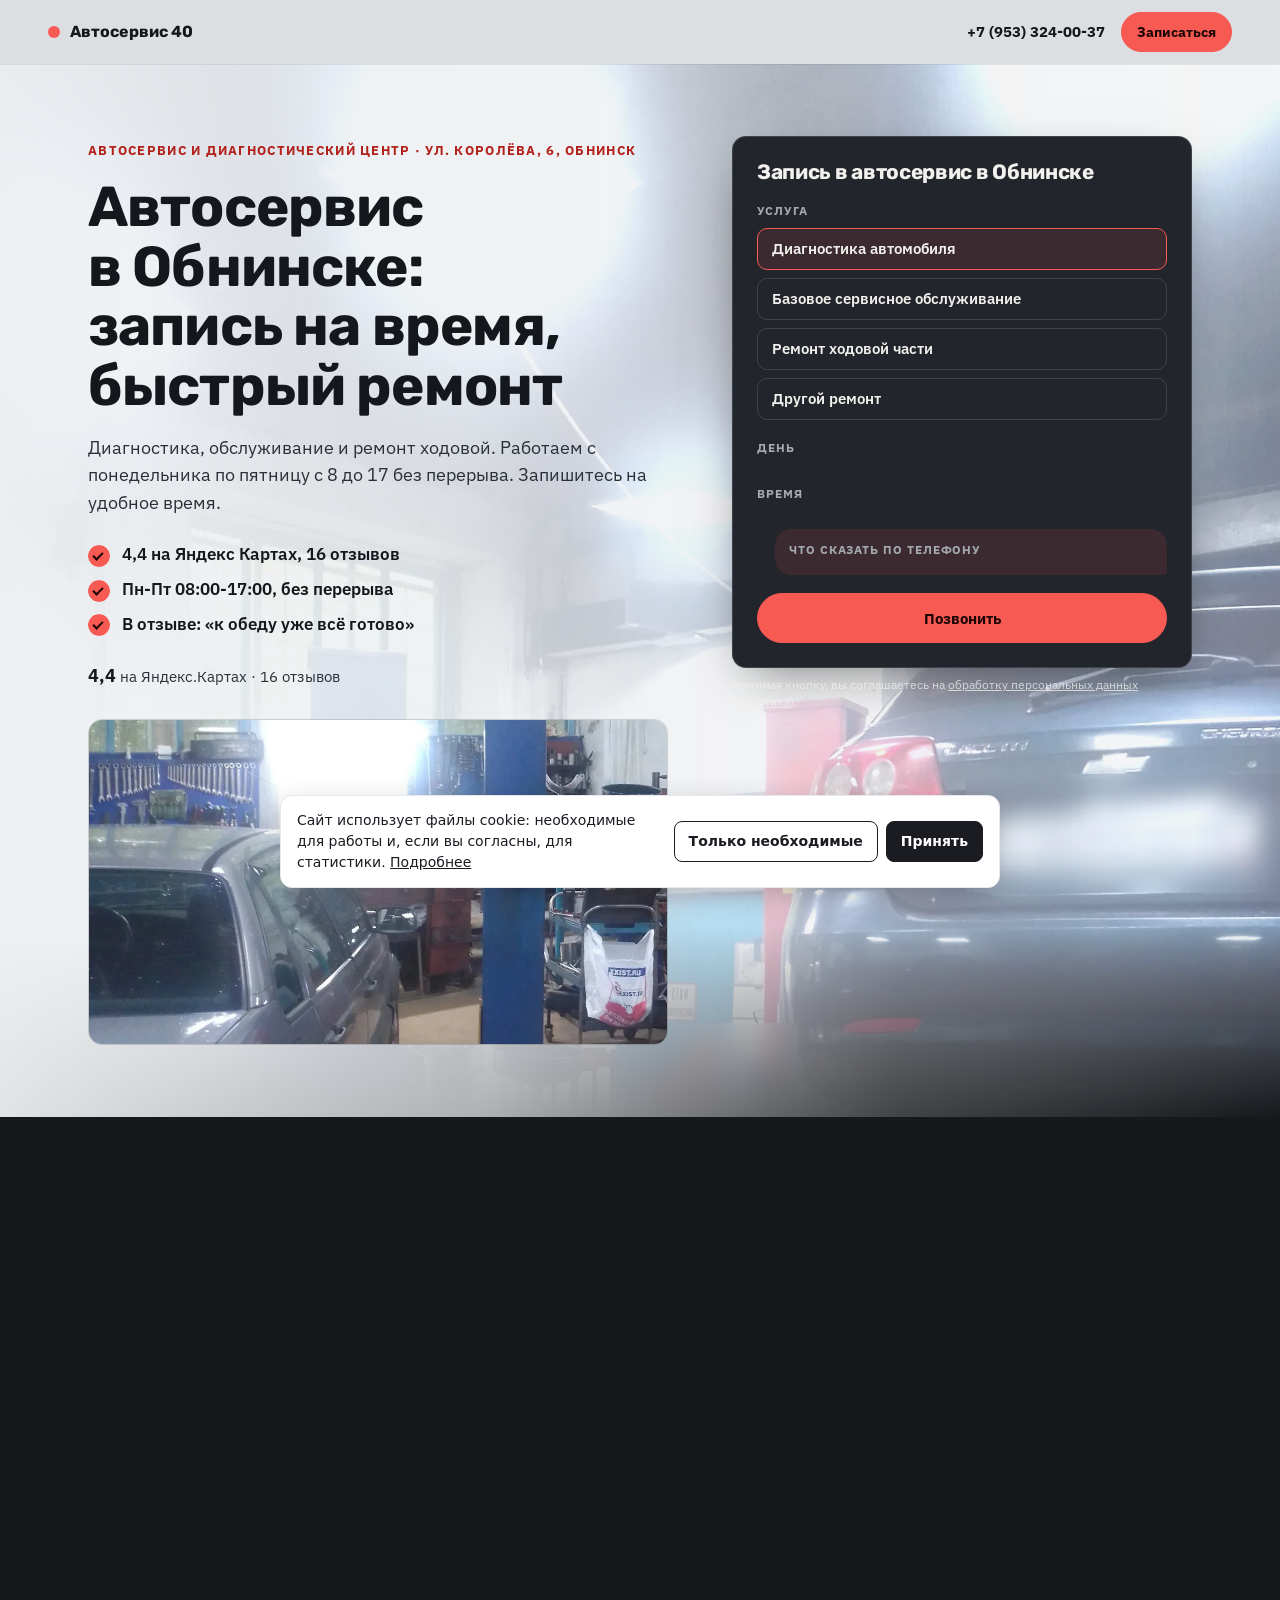
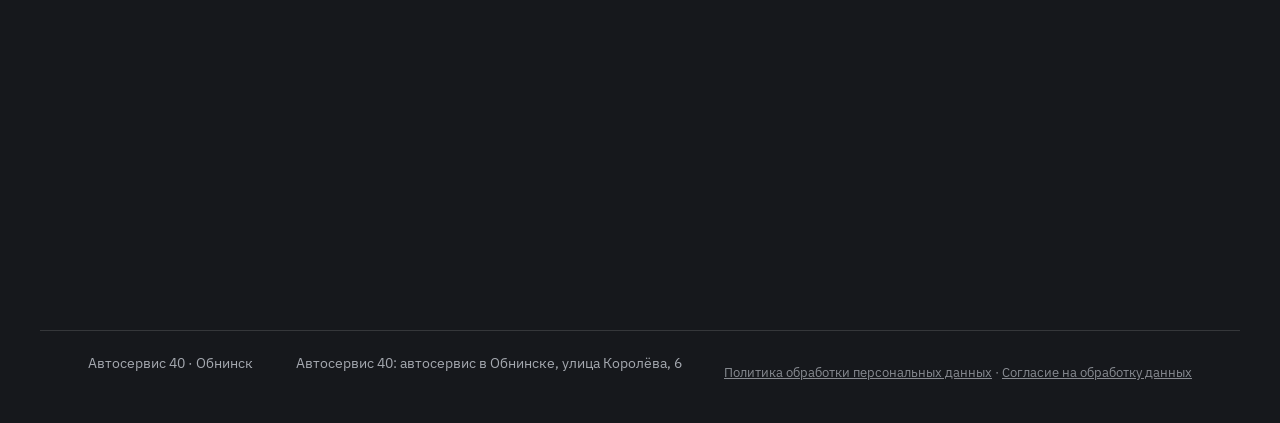
==== index.html @ 30286a4c "Первая публикация: Автосервис 40, Обнинск" ====
<!doctype html>
<html lang="ru">
<head>
<meta charset="utf-8">
<meta name="robots" content="noindex, nofollow" data-publish>
<meta name="viewport" content="width=device-width, initial-scale=1, viewport-fit=cover">
<title>Автосервис в Обнинске: диагностика, ТО, ремонт ходовой - Автосервис 40</title>
<link rel="canonical" href="https://ajax55sv-cell.github.io/avtoservis-40-obninsk/">
<meta name="description" content="Автосервис 40 в Обнинске, ул. Королёва, 6: диагностика, базовое сервисное обслуживание, ремонт ходовой. 4,4 на Яндекс Картах, 16 отзывов. Пн-Пт 08:00-17:00 без перерыва.">
<meta property="og:type" content="website">
<meta property="og:url" content="https://ajax55sv-cell.github.io/avtoservis-40-obninsk/">
<meta property="og:site_name" content="Автосервис 40">
<meta property="og:locale" content="ru_RU">
<meta property="og:title" content="Автосервис в Обнинске: запись на время, быстрый ремонт - Автосервис 40">
<meta property="og:description" content="Автосервис 40 в Обнинске, ул. Королёва, 6: диагностика, базовое сервисное обслуживание, ремонт ходовой. 4,4 на Яндекс Картах, 16 отзывов. Пн-Пт 08:00-17:00 без перерыва.">
<meta property="og:image" content="https://ajax55sv-cell.github.io/avtoservis-40-obninsk/assets/og.jpg">
<link rel="preload" as="image" href="assets/hero.webp" fetchpriority="high">
<link rel="icon" href="data:image/svg+xml,%3Csvg xmlns=%27http://www.w3.org/2000/svg%27 viewBox=%270 0 32 32%27%3E%3Crect x=%276%27 y=%276%27 width=%2720%27 height=%2720%27 rx=%275%27 fill=%27%23f65a52%27/%3E%3C/svg%3E">
<link rel="preconnect" href="https://fonts.googleapis.com">
<link rel="preconnect" href="https://fonts.gstatic.com" crossorigin>
<link href="https://fonts.googleapis.com/css2?family=Rubik:wght@600;700&family=IBM+Plex+Sans:wght@400;500;600&display=swap" rel="stylesheet">
<style>
:root { --c-canvas: #16181c; --c-surface: #22252b; --c-ink: #f2f1ee; --c-ink-soft: #a5a9b0; --c-accent: #f65a52; --c-accent-ink: #1c0605; --c-accent-deep: #f65a52; --f-display: "Rubik", "Arial", system-ui, sans-serif; --f-text: "IBM Plex Sans", "Segoe UI", system-ui, sans-serif; --h1k: 1; }
</style>
<link rel="stylesheet" href="style-prod.css">
<script type="application/ld+json">[{"@context":"https://schema.org","@type":"AutoRepair","name":"Автосервис 40","description":"Автосервис и диагностический центр в Обнинске: диагностика автомобиля, базовое сервисное обслуживание, ремонт ходовой части.","url":"https://ajax55sv-cell.github.io/avtoservis-40-obninsk/","image":"https://ajax55sv-cell.github.io/avtoservis-40-obninsk/assets/og.jpg","telephone":"+79533240037","openingHoursSpecification":[{"@type":"OpeningHoursSpecification","dayOfWeek":["Monday","Tuesday","Wednesday","Thursday","Friday"],"opens":"08:00","closes":"17:00"}],"address":{"@type":"PostalAddress","streetAddress":"улица Королёва, 6","addressLocality":"Обнинск","addressRegion":"Калужская область","addressCountry":"RU"},"aggregateRating":{"@type":"AggregateRating","ratingValue":"4.4","ratingCount":"35","reviewCount":"16"},"hasOfferCatalog":{"@type":"OfferCatalog","name":"Услуги автосервиса","itemListElement":[{"@type":"Offer","itemOffered":{"@type":"Service","name":"Диагностика автомобиля"}},{"@type":"Offer","itemOffered":{"@type":"Service","name":"Базовое сервисное обслуживание"}},{"@type":"Offer","itemOffered":{"@type":"Service","name":"Ремонт ходовой части"}},{"@type":"Offer","itemOffered":{"@type":"Service","name":"Ремонт автомобиля"}}]},"sameAs":["https://yandex.ru/maps/org/avtoservis_40/195473948384/"]},{"@context":"https://schema.org","@type":"FAQPage","mainEntity":[{"@type":"Question","name":"Как записаться в автосервис в Обнинске?","acceptedAnswer":{"@type":"Answer","text":"Выберите услугу, день и время в форме на сайте и позвоните по номеру +7 (953) 324-00-37. Мы принимаем с понедельника по пятницу, последнюю машину на сегодня берём до закрытия в 17:00."}},{"@type":"Question","name":"Где находится автосервис?","acceptedAnswer":{"@type":"Answer","text":"Обнинск, улица Королёва, 6. Вход через ворота с красной табличкой «Режим работы»."}},{"@type":"Question","name":"До скольки вы работаете и работаете ли в выходные?","acceptedAnswer":{"@type":"Answer","text":"Работаем с понедельника по пятницу с 08:00 до 17:00 без перерыва. Суббота и воскресенье - выходные."}},{"@type":"Question","name":"Сколько стоит ремонт и диагностика?","acceptedAnswer":{"@type":"Answer","text":"Стоимость зависит от автомобиля и от неисправности. Мы осматриваем машину, находим причину и называем цену до начала работы. Согласны - делаем, нет - забираете автомобиль."}},{"@type":"Question","name":"Можно ли оставить машину утром и забрать днём?","acceptedAnswer":{"@type":"Answer","text":"Для многих работ - да: оставляете машину утром, к обеду бывает уже готово. Срок зависит от работы, мы называем его после осмотра."}},{"@type":"Question","name":"Как проходит диагностика автомобиля?","acceptedAnswer":{"@type":"Answer","text":"Вы рассказываете, что беспокоит, мастер осматривает машину, находит причину и объясняет, что нужно сделать. Решение за вами."}},{"@type":"Question","name":"Делаете ли вы ремонт ходовой части?","acceptedAnswer":{"@type":"Answer","text":"Да. Ремонтируем ходовую часть и подвеску. Что именно нужно вашей машине, скажем после осмотра."}},{"@type":"Question","name":"Делаете ли вы плановое обслуживание?","acceptedAnswer":{"@type":"Answer","text":"Да. Делаем базовое сервисное обслуживание. Напишите марку и год автомобиля при записи - подскажем, что входит."}}]}]</script>
<style>
/* legal-add */
.legal-links{margin-top:10px;font-size:13px;opacity:.8;hyphens:none}
.legal-links a{color:inherit}
.ckn{margin:8px 0 0;font-size:12px;line-height:1.45;opacity:.75;hyphens:none}
.ckn a{color:inherit;text-decoration:underline}
.ckb{position:fixed;left:12px;right:12px;bottom:12px;z-index:9999;max-width:720px;margin:0 auto;padding:14px 16px;background:#fff;color:#1b1c22;border:1px solid #e7e8ee;border-radius:12px;box-shadow:0 8px 28px rgba(0,0,0,.18);font:400 14px/1.5 system-ui,-apple-system,"Segoe UI",Arial,sans-serif;hyphens:none;display:flex;gap:12px;align-items:center;flex-wrap:wrap}
.ckb p{margin:0;flex:1 1 280px}
.ckb a{color:inherit;text-decoration:underline}
.ckb__b{display:flex;gap:8px;flex-wrap:wrap}
.ckb button{font:inherit;font-weight:600;padding:9px 14px;border-radius:8px;border:1px solid #1b1c22;background:#fff;color:#1b1c22;cursor:pointer}
.ckb button[data-v="all"]{background:#1b1c22;color:#fff}
</style>
</head>
<body class="s-prod" id="top" data-wa="" data-tg="" data-max="">
<header class="s-bar" data-s-bar>
  <a class="s-bar__brand" href="#top"><i aria-hidden="true"></i>Автосервис 40</a>
  <div class="s-bar__right">
    <a class="s-bar__tel" href="tel:+79533240037">+7 (953) 324-00-37</a>
    <a class="s-btn s-btn--sm" href="#widget">Записаться</a>
  </div>
</header>
<main>
  <section class="s-hero">
    <div class="s-hero__text">
      <p class="s-eyebrow">Автосервис и диагностический центр · ул. Королёва, 6, Обнинск</p>
      <h1>Автосервис в Обнинске: запись на время, быстрый ремонт</h1>
      <p class="s-lead">Диагностика, обслуживание и ремонт ходовой. Работаем с понедельника по пятницу с 8 до 17 без перерыва. Запишитесь на удобное время.</p>
      <ul class="s-ticks"><li>4,4 на Яндекс Картах, 16 отзывов</li><li><span class="nw">Пн-Пт</span> 08:00-17:00, без перерыва</li><li>В отзыве: «к обеду уже всё готово»</li></ul>
      <p class="s-rating"><b>4,4</b> на Яндекс.Картах · 16 отзывов</p>
      <figure class="s-hero__photo"><img class="" src="assets/fasad.webp" alt="Рабочая зона автосервиса Автосервис 40 в Обнинске: автомобиль у синего подъёмника, стенд с инструментом и верстак" loading="lazy" decoding="async" style="object-position:50% 50%"></figure>
    </div>
    <div class="s-hero__widget" id="widget"><form class="s-widget" data-s-booking data-days="9" data-closed="0,6" data-slots="08:00,09:00,10:00,11:00,12:00,13:00,14:00,15:00,16:00" data-message="Здравствуйте! Хочу записаться: {услуга}, {день} в {время}. Расскажу марку и год автомобиля и что беспокоит. Подскажите, сколько это будет стоить?" onsubmit="return false">
      <h2 class="s-widget__title">Запись в автосервис в Обнинске</h2>
      <fieldset><legend>Услуга</legend>
        <div class="s-chips s-chips--col"><label class="s-chip s-chip--row"><input type="radio" name="svc" value="0" data-name="Диагностика автомобиля" data-price="" data-from="" data-min="" checked><span>Диагностика автомобиля</span><b></b></label><label class="s-chip s-chip--row"><input type="radio" name="svc" value="1" data-name="Базовое сервисное обслуживание" data-price="" data-from="" data-min=""><span>Базовое сервисное обслуживание</span><b></b></label><label class="s-chip s-chip--row"><input type="radio" name="svc" value="2" data-name="Ремонт ходовой части" data-price="" data-from="" data-min=""><span>Ремонт ходовой части</span><b></b></label><label class="s-chip s-chip--row"><input type="radio" name="svc" value="3" data-name="Другой ремонт" data-price="" data-from="" data-min=""><span>Другой ремонт</span><b></b></label></div>
      </fieldset>
      <fieldset><legend>День</legend><div class="s-chips" data-s-days></div></fieldset>
      <fieldset><legend>Время</legend><div class="s-chips" data-s-times></div></fieldset>
      <div class="s-bubble" aria-live="polite"><span class="s-bubble__label">Что сказать по телефону</span><p data-s-bubble></p></div>
      <div class="s-send">
        <a class="s-btn s-btn--wide" href="tel:+79533240037">Позвонить</a>
        
      </div>
      </form><p class="ckn">Нажимая кнопку, вы соглашаетесь на <a href="soglasie.html">обработку персональных данных</a> (<a href="politika.html">политика</a>).</p></div>
    <figure class="s-hero__bg" aria-hidden="true"><img class="" src="assets/hero.webp" alt="Бокс автосервиса в Обнинске: автомобиль на подъёмнике, большие окна и яркие светильники под потолком" decoding="async" style="object-position:50% 50%" fetchpriority="high"></figure>
  </section>

  <section class="s-section s-reveal">
    <header class="s-section__head"><h2>Услуги автосервиса Автосервис 40 в Обнинске</h2></header>
    <div class="s-incl">
      <div><h3>Что входит в услуги</h3><ul><li>Диагностика: осматриваем автомобиль и находим причину неисправности</li><li>Базовое сервисное обслуживание: плановое обслуживание автомобиля</li><li>Ремонт ходовой части: подвеска и всё, что рядом с ней</li><li>Ремонт автомобиля: после диагностики согласуем с вами список работ</li></ul></div>
      <div><h3>Запись, адрес и режим работы</h3><ul><li>Работаем с понедельника по пятницу с 08:00 до 17:00 без перерыва, суббота и воскресенье выходные</li><li>Адрес: Обнинск, улица Королёва, 6. Ищите ворота с красной табличкой «Режим работы»</li><li>Запись по телефону +7 (953) 324-00-37 или через форму на сайте</li></ul></div>
    </div>
  </section>

  <section class="s-section s-reveal" id="prices">
    <header class="s-section__head"><h2>Цены на ремонт и обслуживание автомобилей в Обнинске</h2><p>Стоимость называем после осмотра и согласуем до начала работы: она зависит от автомобиля и от того, что нашли.</p></header>
    <div class="s-board"><div class="s-board__group">
      <h3 class="s-board__title">Диагностика и обслуживание</h3>
      <ul class="s-board__list">
        <li class="s-board__row"><span class="s-board__name">Диагностика автомобиля</span><span class="s-board__dots" aria-hidden="true"></span><span class="s-board__price">уточнить</span></li>
        <li class="s-board__row"><span class="s-board__name">Базовое сервисное обслуживание</span><span class="s-board__dots" aria-hidden="true"></span><span class="s-board__price">уточнить</span></li>
      </ul>
    </div>
<div class="s-board__group">
      <h3 class="s-board__title">Ремонт</h3>
      <ul class="s-board__list">
        <li class="s-board__row"><span class="s-board__name">Ремонт ходовой части</span><span class="s-board__dots" aria-hidden="true"></span><span class="s-board__price">уточнить</span></li>
        <li class="s-board__row"><span class="s-board__name">Ремонт автомобиля по результатам диагностики</span><span class="s-board__dots" aria-hidden="true"></span><span class="s-board__price">уточнить</span></li>
      </ul>
    </div></div>
    <p class="s-note">Точную стоимость называем после осмотра автомобиля.</p>
  </section>

  <section class="s-section s-reveal">
    <header class="s-section__head"><h2>Как записаться в автосервис в Обнинске</h2></header>
    <ol class="s-steps">
      <li class="s-steps__item"><span class="s-steps__n">01</span><h3>Выбрали услугу и время</h3><p>Укажите услугу, день и час в форме на сайте и позвоните: +7 (953) 324-00-37. Мы принимаем с понедельника по пятницу.</p></li>
      <li class="s-steps__item"><span class="s-steps__n">02</span><h3>Рассказали, что беспокоит</h3><p>Назовите марку и год автомобиля и что происходит: стук, скрип, ошибка на панели. Подскажем, с чего начать.</p></li>
      <li class="s-steps__item"><span class="s-steps__n">03</span><h3>Осмотрели машину</h3><p>Мастер смотрит автомобиль, находит причину и говорит, что нужно сделать.</p></li>
      <li class="s-steps__item"><span class="s-steps__n">04</span><h3>Решаете, что делать</h3><p>Называем, что нужно сделать и сколько это стоит, до начала работы. Согласны - делаем. Нет - забираете машину.</p></li>
    </ol>
  </section>

  <section class="s-photos s-reveal" aria-label="Фото автосервиса: вход и режим работы"><h2 class="sr-only">Как найти автосервис Автосервис 40 в Обнинске: ворота с красной табличкой и режим работы</h2><figure><img class="" src="assets/vorota.webp" alt="Вход в автосервис: металлические ворота в кирпичной стене с красной табличкой режима работы" loading="lazy" decoding="async" style="object-position:50% 50%"><figcaption>Вход в автосервис: ворота с красной табличкой</figcaption></figure><figure><img class="" src="assets/tablichka.webp" alt="Красная табличка на воротах: режим работы 8:00-17:00 без перерыва, выходной" loading="lazy" decoding="async" style="object-position:50% 50%"><figcaption>Режим работы: с 8 до 17 без перерыва, выходной</figcaption></figure></section>

  <section class="s-section s-reveal">
    <header class="s-section__head"><h2>Почему выбирают Автосервис 40 в Обнинске</h2></header>
    <ul class="s-promises">
      <li><h3>Ремонт быстрый</h3><p>«Прекрасные специалисты своего дела. Ремонт быстрый и качественный» - ирина к., 29 августа 2024.</p></li>
      <li><h3>Входят в положение</h3><p>«Ребята из автосервиса 40 не отказали, вошли в положение, помогли» - Марина Королева, 6 января 2024.</p></li>
      <li><h3>Знают своё дело</h3><p>«Головы и руки у персонала работают профессионально. Можно доверить работы любой сложности» - Michail Deev, 25 марта 2024.</p></li>
      <li><h3>Возвращаются годами</h3><p>«Обслуживаюсь уже более 10лет. Всегда быстро, качественно, без обмана» - Илья Уксусов, 21 февраля 2023.</p></li>
    </ul>
  </section>

  <section class="s-section s-reveal">
    <header class="s-section__head s-section__head--reviews"><h2>Отзывы об автосервисе Автосервис 40 в Обнинске</h2><p class="s-reviews__rating"><span class="s-reviews__num">4,4</span><span class="s-reviews__stars" style="--r: 4.4" aria-label="рейтинг 4,4 из 5"></span><span class="s-reviews__count">16 отзывов</span><a class="s-reviews__all" href="https://yandex.ru/maps/org/avtoservis_40/195473948384/" target="_blank" rel="noopener">Читать все отзывы на Яндекс.Картах</a></p></header>
    <ul class="s-reviews">
      <li><blockquote>«Добрый день, сервисом довольна, очень понравилось. Машину можно сдать в 7 утра и к обеду уже всё готово. Все на высшем уровне.»</blockquote><p class="s-reviews__who">Дарья С. · 29 июня 2025</p></li>
      <li><blockquote>«Ооооо, здесь ремонтирую все свои авто на протяжении 7 лет!!!! Профессионалы с высокой буквы!!! Всем рекомендую!!!!»</blockquote><p class="s-reviews__who">Сергей Борисов · 2 ноября</p></li>
      <li><blockquote>«Добрый день. Очень доволен ремонтом машины, спасибо большое Мартину, очень хороший специалист, побольше бы таких мастеров. Удачи Вам во всем и побольше клиентов.»</blockquote><p class="s-reviews__who">Марат Х. · 3 мая</p></li>
    </ul>
    <p class="s-note">Отзывы с карточки на Яндекс.Картах, без правок.</p>
  </section>

  <section class="s-section s-reveal">
    <header class="s-section__head"><h2>Частые вопросы об автосервисе в Обнинске</h2></header>
    <div class="s-faq"><details><summary>Как записаться в автосервис в Обнинске?</summary><p>Выберите услугу, день и время в форме на сайте и позвоните по номеру +7 (953) 324-00-37. Мы принимаем с понедельника по пятницу, последнюю машину на сегодня берём до закрытия в 17:00.</p></details><details><summary>Где находится автосервис?</summary><p>Обнинск, улица Королёва, 6. Вход через ворота с красной табличкой «Режим работы».</p></details><details><summary>До скольки вы работаете и работаете ли в выходные?</summary><p>Работаем с понедельника по пятницу с 08:00 до 17:00 без перерыва. Суббота и воскресенье - выходные.</p></details><details><summary>Сколько стоит ремонт и диагностика?</summary><p>Стоимость зависит от автомобиля и от неисправности. Мы осматриваем машину, находим причину и называем цену до начала работы. Согласны - делаем, нет - забираете автомобиль.</p></details><details><summary>Можно ли оставить машину утром и забрать днём?</summary><p>Для многих работ - да: оставляете машину утром, к обеду бывает уже готово. Срок зависит от работы, мы называем его после осмотра.</p></details><details><summary>Как проходит диагностика автомобиля?</summary><p>Вы рассказываете, что беспокоит, мастер осматривает машину, находит причину и объясняет, что нужно сделать. Решение за вами.</p></details><details><summary>Делаете ли вы ремонт ходовой части?</summary><p>Да. Ремонтируем ходовую часть и подвеску. Что именно нужно вашей машине, скажем после осмотра.</p></details><details><summary>Делаете ли вы плановое обслуживание?</summary><p>Да. Делаем базовое сервисное обслуживание. Напишите марку и год автомобиля при записи - подскажем, что входит.</p></details></div>
  </section>

  <section class="s-section s-final s-reveal" id="contacts">
    <header class="s-section__head"><h2>Запишитесь в автосервис в Обнинске</h2></header>
    <div class="s-contacts">
      <dl>
        <div><dt>Адрес</dt><dd>улица Королёва, 6, Обнинск</dd></div>
        <div><dt>Часы</dt><dd><span class="nw">Пн-Пт</span> 08:00-17:00 без перерыва, суббота и воскресенье выходные</dd></div>
        <div><dt>Телефон</dt><dd><a href="tel:+79533240037">+7 (953) 324-00-37</a></dd></div>
      </dl>
      <div class="s-contacts__actions">
        <a class="s-btn" href="#widget">Записаться</a>
        <a class="s-btn s-btn--ghost" href="tel:+79533240037">Позвонить</a>
        
      </div>
    </div>
  </section>
</main>
<footer class="s-foot"><p>Автосервис 40 · Обнинск</p><p>Автосервис 40: автосервис в Обнинске, улица Королёва, 6</p><p class="legal-links"><a href="politika.html">Политика обработки персональных данных</a> · <a href="soglasie.html">Согласие на обработку данных</a></p></footer>
<nav class="s-dock" aria-label="Быстрая связь"><a class="s-btn" href="#widget">Записаться</a><a class="s-btn s-btn--ghost" href="tel:+79533240037">Позвонить</a></nav>
<script src="style.js" defer></script>
<script>
(function(){var K='cookie-choice';try{if(localStorage.getItem(K))return}catch(e){}
var b=document.createElement('div');b.className='ckb';b.setAttribute('role','dialog');b.setAttribute('aria-label','Файлы cookie');
b.innerHTML='<p>Сайт использует файлы cookie: необходимые для работы и, если вы согласны, для статистики. <a href="politika.html">Подробнее</a></p><div class="ckb__b"><button type="button" data-v="necessary">Только необходимые</button><button type="button" data-v="all">Принять</button></div>';
b.addEventListener('click',function(e){var v=e.target.getAttribute&&e.target.getAttribute('data-v');if(!v)return;try{localStorage.setItem(K,v)}catch(x){}try{document.dispatchEvent(new CustomEvent('cookie-choice',{detail:v}))}catch(x){}b.remove()});
document.body.appendChild(b)})();
</script>
<!-- legal-add -->
</body>
</html>
---- style-prod.css ----
/* Стиль «Продающий»: лендинг под заявки. Главная деталь – калькулятор или онлайн-запись на первом экране
   и живое «сообщение-превью», которое уходит владельцу в мессенджер. Цвета и шрифты – из палитры ниши. */
*, *::before, *::after { box-sizing: border-box; }
:root {
  --hair: color-mix(in srgb, var(--c-ink) 14%, transparent);
  --tint: color-mix(in srgb, var(--c-accent) 12%, var(--c-surface));
  --wrap: 1200px; --gut: clamp(16px, 4vw, 48px);
  --r: 14px;
  --shadow: 0 18px 50px -18px color-mix(in srgb, #000 55%, transparent);
}
html { scroll-behavior: smooth; -webkit-text-size-adjust: 100%; overflow-x: clip; }
body { margin: 0; background: var(--c-canvas); color: var(--c-ink); font: 400 17px/1.55 var(--f-text); -webkit-font-smoothing: antialiased; }
img { display: block; max-width: 100%; }
a { color: inherit; }
h1, h2, h3 { font-family: var(--f-display); font-weight: 700; line-height: 1.06; margin: 0; letter-spacing: -.015em; text-wrap: balance; }
p { margin: 0; }
fieldset { border: 0; margin: 0; padding: 0; min-width: 0; }
:focus-visible { outline: 2px solid var(--c-accent); outline-offset: 3px; border-radius: 4px; }

.s-btn { display: inline-flex; align-items: center; justify-content: center; min-height: 50px; padding: 0 1.4em; border-radius: 999px;
  background: var(--c-accent); color: var(--c-accent-ink); font: 700 .95rem/1.1 var(--f-text); text-decoration: none; border: 1px solid var(--c-accent);
  text-align: center; transition: filter .2s ease, transform .2s ease; cursor: pointer; }
.s-btn:hover { filter: brightness(1.07); }
.s-btn:active { transform: translateY(1px); }
.s-btn--sm { min-height: 40px; padding: 0 1.1em; font-size: .85rem; }
.s-btn--ghost { background: transparent; color: var(--c-ink); border-color: var(--hair); font-weight: 600; }
.s-btn--wide { flex: 1; }

/* шапка */
.s-bar { position: sticky; top: 0; z-index: 30; display: flex; align-items: center; justify-content: space-between; gap: 16px;
  padding: 10px var(--gut); background: color-mix(in srgb, var(--c-canvas) 88%, transparent); -webkit-backdrop-filter: blur(10px); backdrop-filter: blur(10px); }
.s-bar.is-scrolled { box-shadow: 0 1px 0 var(--hair); }
.s-bar__brand { font: 700 1rem/1 var(--f-display); text-decoration: none; display: inline-flex; align-items: center; gap: .6em; min-height: 44px; white-space: nowrap; min-width: 0; }
.s-bar__brand i { width: .75em; height: .75em; border-radius: 50%; background: var(--c-accent); }
.s-bar__right { display: flex; align-items: center; gap: 16px; }
.s-bar__tel { text-decoration: none; font-weight: 700; font-size: .95rem; font-variant-numeric: tabular-nums; }

main { max-width: var(--wrap); margin: 0 auto; padding: 0 var(--gut); }

/* первый экран: текст слева, виджет справа, фото ниши – приглушённым фоном */
.s-hero { position: relative; display: grid; grid-template-columns: minmax(0, 1fr) minmax(0, 460px); gap: clamp(28px, 5vw, 64px); align-items: start;
  padding: clamp(32px, 6vw, 72px) 0 clamp(40px, 6vw, 72px); isolation: isolate; }
.s-hero__bg { position: absolute; z-index: -1; margin: 0; top: 0; left: calc(50% - 50vw); width: 100vw; height: min(78%, 620px); overflow: hidden; }
.s-hero__bg img { width: 100%; height: 100%; object-fit: cover; opacity: .3; filter: saturate(.85); }
.s-hero__bg::after { content: ""; position: absolute; inset: 0; background: linear-gradient(180deg, color-mix(in srgb, var(--c-canvas) 40%, transparent), var(--c-canvas) 96%); }
/* фото бизнеса крупно в левой колонке: владелец узнаёт своё место с первого экрана */
.s-hero__photo { margin: 30px 0 0; }
.s-hero__photo img { width: 100%; aspect-ratio: 16 / 9; object-fit: cover; border-radius: var(--r); border: 1px solid var(--hair); }
.s-hero__photo figcaption { margin-top: 8px; font-size: .84rem; color: var(--c-ink-soft); }
.s-eyebrow { display: inline-block; font-size: .8rem; font-weight: 700; letter-spacing: .1em; text-transform: uppercase; color: var(--c-accent-deep, var(--c-accent)); margin-bottom: 16px; }
.s-hero h1 { font-size: calc(clamp(2.1rem, 4.4vw, 3.7rem) * var(--h1k, 1)); overflow-wrap: normal; hyphens: none; }
.s-lead { margin-top: 18px; font-size: 1.12rem; color: var(--c-ink-soft); max-width: 32em; }
.s-ticks { list-style: none; margin: 26px 0 0; padding: 0; display: grid; gap: 12px; }
.s-ticks li { position: relative; padding-left: 34px; font-weight: 600; line-height: 1.35; }
.s-ticks li::before { content: ""; position: absolute; left: 0; top: .1em; width: 22px; height: 22px; border-radius: 50%; background: var(--c-accent);
  -webkit-mask: radial-gradient(circle, #000 0 100%); }
.s-ticks li::after { content: ""; position: absolute; left: 7px; top: calc(.1em + 5px); width: 6px; height: 10px; border: solid var(--c-accent-ink); border-width: 0 2px 2px 0; transform: rotate(45deg); }
.s-rating { margin-top: 26px; font-size: .92rem; color: var(--c-ink-soft); }
.s-rating b { color: var(--c-ink); font-size: 1.1rem; }

/* виджет */
.s-hero__widget { position: sticky; top: 76px; }
.s-widget { background: var(--c-surface); border-radius: var(--r); padding: 24px; box-shadow: var(--shadow); display: grid; gap: 18px; border: 1px solid var(--hair); }
.s-widget__title { font-size: 1.3rem; }
.s-widget legend, .s-range label { font-size: .78rem; font-weight: 700; letter-spacing: .08em; text-transform: uppercase; color: var(--c-ink-soft); margin-bottom: 8px; padding: 0; }
.s-chips { display: flex; flex-wrap: wrap; gap: 8px; }
.s-chips--col { flex-direction: column; flex-wrap: nowrap; }
.s-chip { position: relative; display: inline-flex; align-items: center; gap: 10px; min-height: 42px; padding: 8px 14px; border-radius: 10px; border: 1px solid var(--hair);
  cursor: pointer; font-size: .92rem; font-weight: 600; transition: border-color .15s ease, background-color .15s ease; }
.s-chip--row { justify-content: space-between; }
.s-chip--row b { font-weight: 700; white-space: nowrap; font-variant-numeric: tabular-nums; }
.s-chip--row b small { font-weight: 500; color: var(--c-ink-soft); }
.s-chip__p { font-weight: 500; font-size: .8rem; color: var(--c-ink-soft); white-space: nowrap; }
.s-chip input { position: absolute; opacity: 0; pointer-events: none; }
.s-chip:has(input:checked) { border-color: var(--c-accent); background: var(--tint); }
.s-chip:has(input:focus-visible) { outline: 2px solid var(--c-accent); outline-offset: 2px; }
.s-chip[aria-disabled="true"] { opacity: .4; cursor: default; }
.s-check { display: flex; align-items: center; gap: 10px; font-weight: 600; font-size: .92rem; cursor: pointer; }
.s-check input { width: 20px; height: 20px; accent-color: var(--c-accent); }
.s-check b { margin-left: auto; font-variant-numeric: tabular-nums; }
.s-range { display: grid; gap: 6px; }
.s-range label { display: flex; justify-content: space-between; margin: 0; }
.s-range label b { color: var(--c-ink); font-size: 1rem; font-weight: 700; letter-spacing: 0; text-transform: none; font-variant-numeric: tabular-nums; }
.s-range input { width: 100%; accent-color: var(--c-accent); height: 28px; }
.s-total { display: flex; align-items: baseline; justify-content: space-between; gap: 12px; padding-top: 14px; border-top: 1px solid var(--hair); }
.s-total span { color: var(--c-ink-soft); font-weight: 600; }
.s-total b { font: 700 1.9rem/1 var(--f-display); font-variant-numeric: tabular-nums; color: var(--c-accent); }

/* сообщение-превью: пузырь чата */
.s-bubble { position: relative; background: var(--tint); border-radius: 16px 16px 4px 16px; padding: 12px 14px; margin-left: 18px; }
.s-bubble__label { display: block; font-size: .72rem; font-weight: 700; letter-spacing: .08em; text-transform: uppercase; color: var(--c-ink-soft); margin-bottom: 4px; }
.s-bubble p { font-size: .93rem; line-height: 1.45; }
.s-send { display: flex; gap: 8px; }
.s-send__note { font-size: .82rem; color: var(--c-accent-deep, var(--c-accent)); }
.s-demo { font-size: .78rem; color: var(--c-ink-soft); }

/* секции */
.s-section { padding: clamp(56px, 8vw, 96px) 0 0; }
.s-section__head { display: grid; gap: 10px; margin-bottom: 28px; max-width: 46em; }
.s-section__head h2 { font-size: clamp(1.7rem, 3.2vw, 2.5rem); }
.s-section__head p { color: var(--c-ink-soft); }
.s-note { margin-top: 16px; font-size: .88rem; color: var(--c-ink-soft); max-width: 52em; }

.s-incl { display: grid; grid-template-columns: 1fr 1fr; gap: 16px; }
.s-incl > div { background: var(--c-surface); border-radius: var(--r); padding: 26px; border: 1px solid var(--hair); }
.s-incl > div:first-child { background: var(--tint); border-color: transparent; }
.s-incl h3 { font-size: 1.1rem; margin-bottom: 14px; }
.s-incl ul { margin: 0; padding-left: 1.1em; display: grid; gap: 8px; }

.s-board { display: grid; grid-template-columns: repeat(auto-fit, minmax(min(100%, 420px), 1fr)); gap: 12px 56px; }
.s-board__title { font: 700 .8rem var(--f-text); letter-spacing: .1em; text-transform: uppercase; color: var(--c-ink-soft); margin: 6px 0; }
.s-board__list { list-style: none; margin: 0; padding: 0; }
.s-board__row { display: flex; align-items: baseline; gap: 10px; padding: 12px 0; border-bottom: 1px solid var(--hair); }
.s-board__name { font-weight: 600; }
.s-board__name em { display: block; font-style: normal; font-size: .84rem; color: var(--c-ink-soft); font-weight: 400; }
.s-board__dots { flex: 1; }
.s-board__price { font: 700 1.1rem/1 var(--f-display); font-variant-numeric: tabular-nums; white-space: nowrap; }
.s-board__price small { font: 500 .78rem var(--f-text); color: var(--c-ink-soft); }

.s-steps { list-style: none; margin: 0; padding: 0; display: grid; grid-template-columns: repeat(auto-fit, minmax(min(100%, 170px), 1fr)); gap: 14px; }
.s-steps__item { background: var(--c-surface); border-radius: var(--r); padding: 22px; border: 1px solid var(--hair); }
.s-steps__n { display: inline-grid; place-items: center; width: 36px; height: 36px; border-radius: 50%; background: var(--c-accent); color: var(--c-accent-ink); font: 700 .85rem var(--f-text); }
.s-steps h3 { font-size: 1.1rem; margin-top: 14px; overflow-wrap: normal; hyphens: none; }
.s-steps__item { min-width: 0; }
.s-steps p { margin-top: 8px; color: var(--c-ink-soft); font-size: .95rem; }

.s-photos { display: grid; grid-template-columns: repeat(3, 1fr); gap: 12px; padding-top: clamp(56px, 8vw, 96px); }
.s-photos figure { margin: 0; }
.s-photos img { width: 100%; aspect-ratio: 1 / 1; object-fit: cover; border-radius: var(--r); }
.s-photos figcaption { font-size: .82rem; color: var(--c-ink-soft); margin-top: 8px; }

.s-promises { list-style: none; margin: 0; padding: 0; display: grid; grid-template-columns: repeat(auto-fit, minmax(min(100%, 260px), 1fr)); gap: 16px; }
.s-promises li { border-radius: var(--r); padding: 24px; background: var(--c-surface); border-top: 4px solid var(--c-accent); display: grid; gap: 8px; align-content: start; }
.s-promises h3 { font-size: 1.08rem; }
.s-promises p { color: var(--c-ink-soft); font-size: .95rem; }

.s-reviews { list-style: none; margin: 0; padding: 0; display: grid; grid-template-columns: repeat(auto-fit, minmax(min(100%, 280px), 1fr)); gap: 16px; }
.s-reviews li { background: var(--c-surface); border-radius: var(--r); padding: 24px; display: grid; gap: 14px; align-content: start; border: 1px solid var(--hair); }
.s-reviews blockquote { margin: 0; font-size: 1.02rem; }
.s-reviews__who { font-size: .85rem; color: var(--c-ink-soft); }
.s-section__head--reviews { max-width: none; }
.s-reviews__rating { display: flex; flex-wrap: wrap; align-items: center; gap: 6px 12px; color: var(--c-ink-soft); font-size: .95rem; }
.s-reviews__num { font-weight: 700; font-size: 1.4rem; color: var(--c-ink); }
.s-reviews__stars { --r: 5; display: inline-block; width: 5em; height: 1em; font-size: .95rem; line-height: 1; letter-spacing: .05em; white-space: nowrap; color: color-mix(in srgb, var(--c-ink) 18%, transparent); position: relative; }
.s-reviews__stars::before { content: "★★★★★"; }
.s-reviews__stars::after { content: "★★★★★"; position: absolute; inset: 0; width: calc(var(--r) / 5 * 100%); overflow: hidden; color: var(--c-accent); }
.s-reviews__all { color: var(--c-ink); text-underline-offset: 3px; }
.s-reviews__all:hover { color: var(--c-accent-deep, var(--c-accent)); }

.s-faq { display: grid; gap: 10px; max-width: 860px; }
.s-faq details { background: var(--c-surface); border-radius: 12px; border: 1px solid var(--hair); }
.s-faq summary { cursor: pointer; list-style: none; padding: 18px 52px 18px 20px; font-weight: 700; position: relative; }
.s-faq summary::-webkit-details-marker { display: none; }
.s-faq summary::after { content: "+"; position: absolute; right: 20px; top: 50%; transform: translateY(-50%); font: 700 1.4rem/1 var(--f-display); color: var(--c-accent); }
.s-faq details[open] summary::after { content: "–"; }
.s-faq details p { padding: 0 20px 18px; color: var(--c-ink-soft); }

.s-contacts { display: grid; grid-template-columns: 1.2fr 1fr; gap: 32px; background: var(--tint); border-radius: var(--r); padding: clamp(22px, 4vw, 40px); align-items: center; }
.s-contacts dl { margin: 0; display: grid; gap: 14px; }
.s-contacts dl div { display: grid; grid-template-columns: 110px 1fr; gap: 12px; }
.s-contacts dt { color: var(--c-ink-soft); font-size: .9rem; }
.s-contacts dd { margin: 0; font-weight: 600; }
.s-contacts dd a { text-decoration: none; }
.s-contacts__actions { display: flex; flex-wrap: wrap; gap: 10px; }

.s-foot { max-width: var(--wrap); margin: clamp(56px, 8vw, 96px) auto 0; padding: 22px var(--gut) 40px; border-top: 1px solid var(--hair);
  display: flex; justify-content: space-between; gap: 16px; font-size: .85rem; color: var(--c-ink-soft); flex-wrap: wrap; }
.s-dock { display: none; }
.s-slot { border-bottom: 1px dashed currentColor; opacity: .75; white-space: nowrap; }

@media (prefers-reduced-motion: no-preference) {
  .s-reveal { opacity: 0; transform: translateY(14px); transition: opacity .5s ease, transform .5s cubic-bezier(.2, .7, .2, 1); }
  .s-reveal.is-in { opacity: 1; transform: none; }
  .s-hero__text, .s-hero__widget { animation: s-rise .6s cubic-bezier(.2, .7, .2, 1) both; }
  .s-hero__widget { animation-delay: .1s; }
}
@keyframes s-rise { from { opacity: 0; transform: translateY(12px); } }

@media (max-width: 960px) {
  .s-hero { grid-template-columns: 1fr; }
  .s-hero__widget { position: static; }
  .s-hero__bg { height: 420px; }
  .s-hero__photo { display: none; }
  .s-incl, .s-contacts { grid-template-columns: 1fr; }
}
@media (max-width: 640px) {
  body { font-size: 16px; padding-bottom: 76px; }
  .s-bar__tel { display: none; }
  .s-bar { gap: 10px; }
  .s-bar__brand { font-size: .92rem; overflow: hidden; text-overflow: ellipsis; }
  .s-bar .s-btn--sm { white-space: nowrap; font-size: .78rem; padding: 0 .8em; flex-shrink: 0; }
  .s-widget { padding: 18px; }
  .s-steps { grid-template-columns: 1fr; }
  .s-photos { grid-template-columns: 1fr 1fr; }
  .s-photos figure:first-child { grid-column: 1 / -1; }
  .s-photos figure:first-child img { aspect-ratio: 16 / 10; }
  .s-contacts dl div { grid-template-columns: 1fr; gap: 2px; }
  .s-send { flex-direction: column; }
  .s-dock { display: flex; gap: 8px; position: fixed; z-index: 40; left: 0; right: 0; bottom: 0; padding: 10px 12px calc(10px + env(safe-area-inset-bottom));
    background: color-mix(in srgb, var(--c-canvas) 92%, transparent); -webkit-backdrop-filter: blur(10px); backdrop-filter: blur(10px); box-shadow: 0 -1px 0 var(--hair); }
  .s-dock .s-btn { flex: 1; min-height: 48px; font-size: .88rem; padding: 0 .9em; white-space: nowrap; }
  .s-dock .s-btn:first-child { flex: 1.7; }
}

/* n03v1 */
html, body, h1, h2, h3, p, li { hyphens: none; -webkit-hyphens: none; }
.nw { white-space: nowrap; }
html, body { overflow-x: clip; }
.sr-only { position: absolute; width: 1px; height: 1px; margin: -1px; padding: 0; overflow: hidden; clip: rect(0 0 0 0); white-space: nowrap; border: 0; }
.s-photos { grid-template-columns: repeat(2, 1fr); }
.s-photos img { aspect-ratio: 16 / 10; }
/* светлый первый экран: светлая шапка, светлая подложка, тёмный текст, фото бокса светлой дымкой справа */
.s-bar { --c-ink: #14171b; background: color-mix(in srgb, #eef0f3 92%, transparent); color: #14171b; box-shadow: 0 1px 0 rgb(20 23 27 / .08); }
.s-bar .s-btn--sm { color: var(--c-accent-ink); }
.s-hero { --hero-light: #eef0f3; }
.s-hero__bg { height: 100%; }
.s-hero__bg::before { content: ""; position: absolute; inset: 0; background: var(--hero-light); }
.s-hero__bg img { position: relative; opacity: .62; filter: saturate(.9) brightness(1.3) contrast(.95); object-position: 60% 40%; }
.s-hero__bg::after { background:
  linear-gradient(90deg, color-mix(in srgb, var(--hero-light) 94%, transparent) 0%, color-mix(in srgb, var(--hero-light) 70%, transparent) 38%, color-mix(in srgb, var(--hero-light) 20%, transparent) 70%, transparent 100%),
  linear-gradient(180deg, transparent 0%, transparent 82%, var(--c-canvas) 100%); }
.s-hero__text { --c-ink: #14171b; --c-ink-soft: #343a42; color: #14171b; }
.s-hero__text .s-eyebrow { color: #b3211b; }
.s-hero__text .s-lead, .s-hero__text .s-rating { color: #2a3037; }
.s-hero__text .s-rating b { color: #14171b; }
.s-hero__photo figcaption { color: #343a42; }
.s-hero__photo img { border-color: rgb(20 23 27 / .16); }
@media (max-width: 880px) {
  .s-hero__bg { height: 100%; }
  .s-hero__bg img { object-position: 62% 40% !important; opacity: .5; }
  .s-hero__bg::after { background:
    linear-gradient(180deg, color-mix(in srgb, var(--hero-light) 90%, transparent) 0%, color-mix(in srgb, var(--hero-light) 70%, transparent) 55%, color-mix(in srgb, var(--hero-light) 40%, transparent) 85%, var(--c-canvas) 100%); }
}

/* n03v2 */
@media (max-width: 880px) { .s-photos { grid-template-columns: 1fr; } .s-photos figure:first-child img { aspect-ratio: 16 / 10; } }
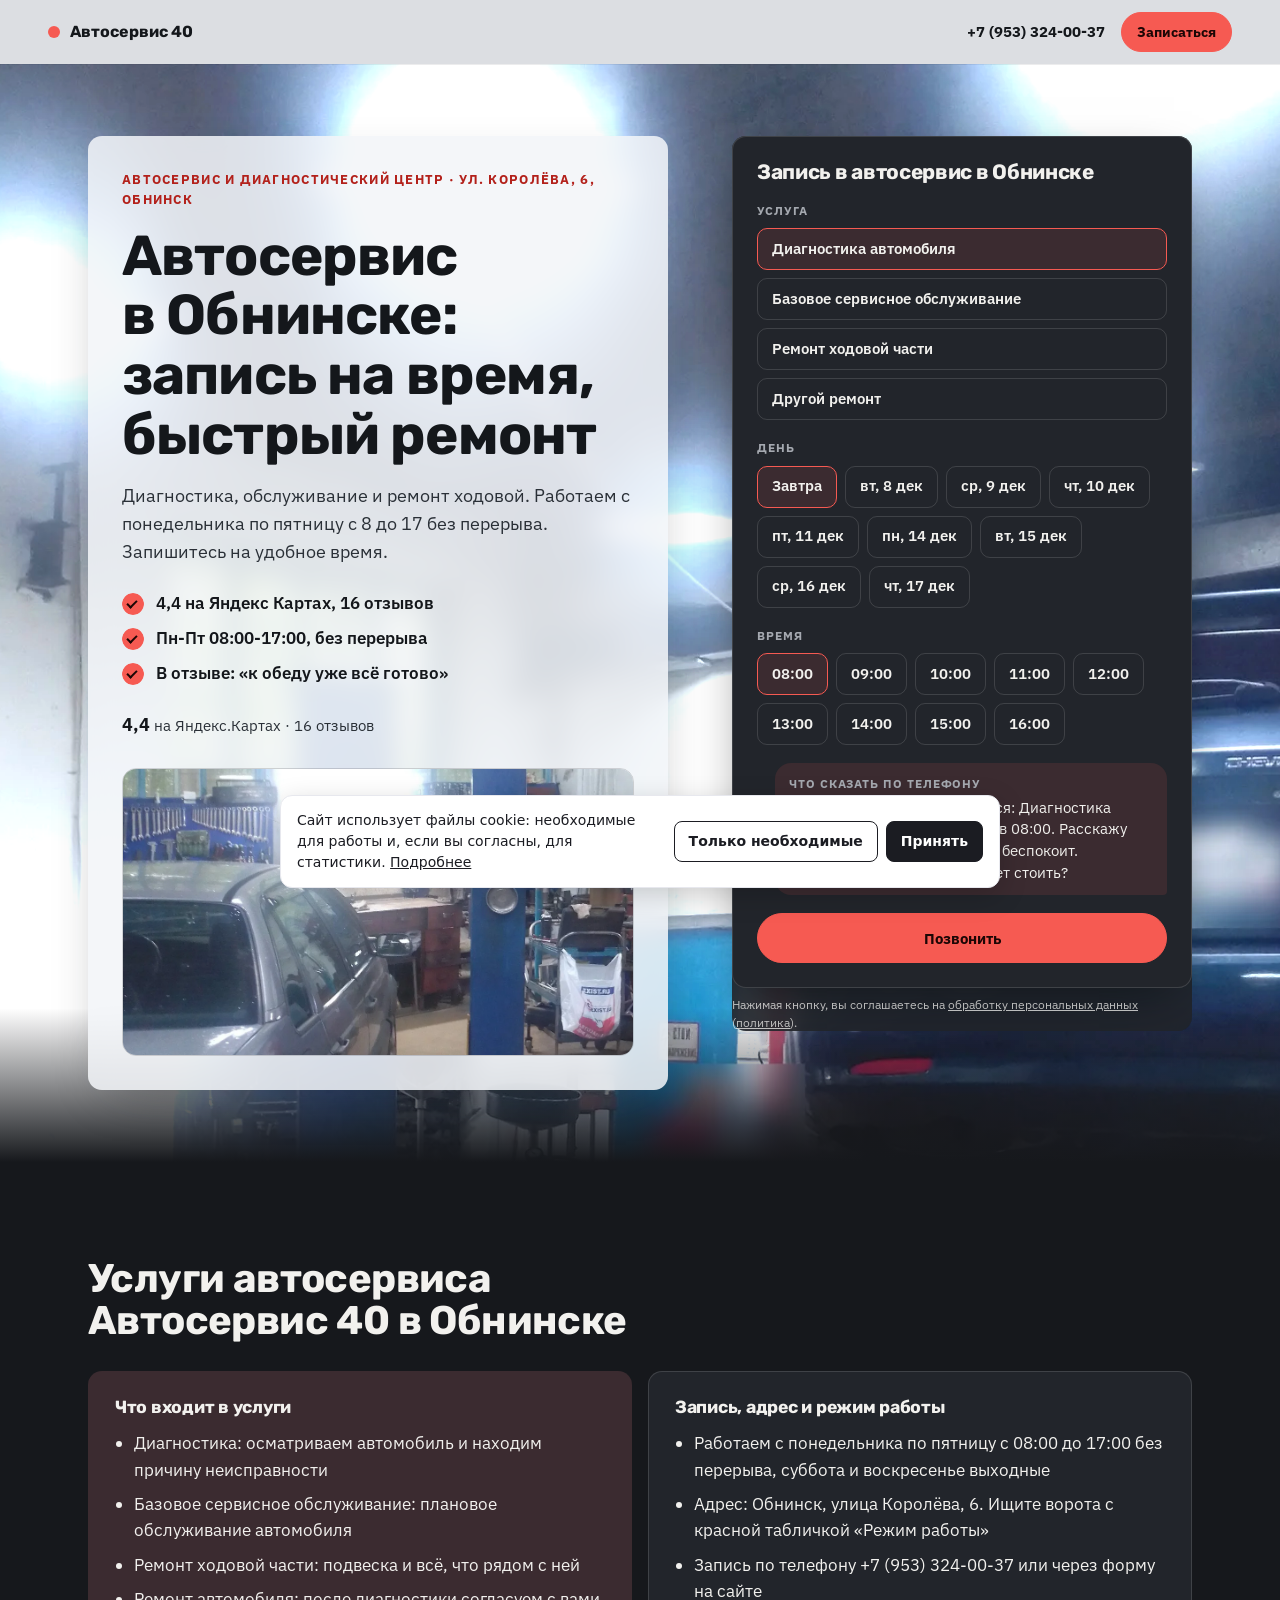
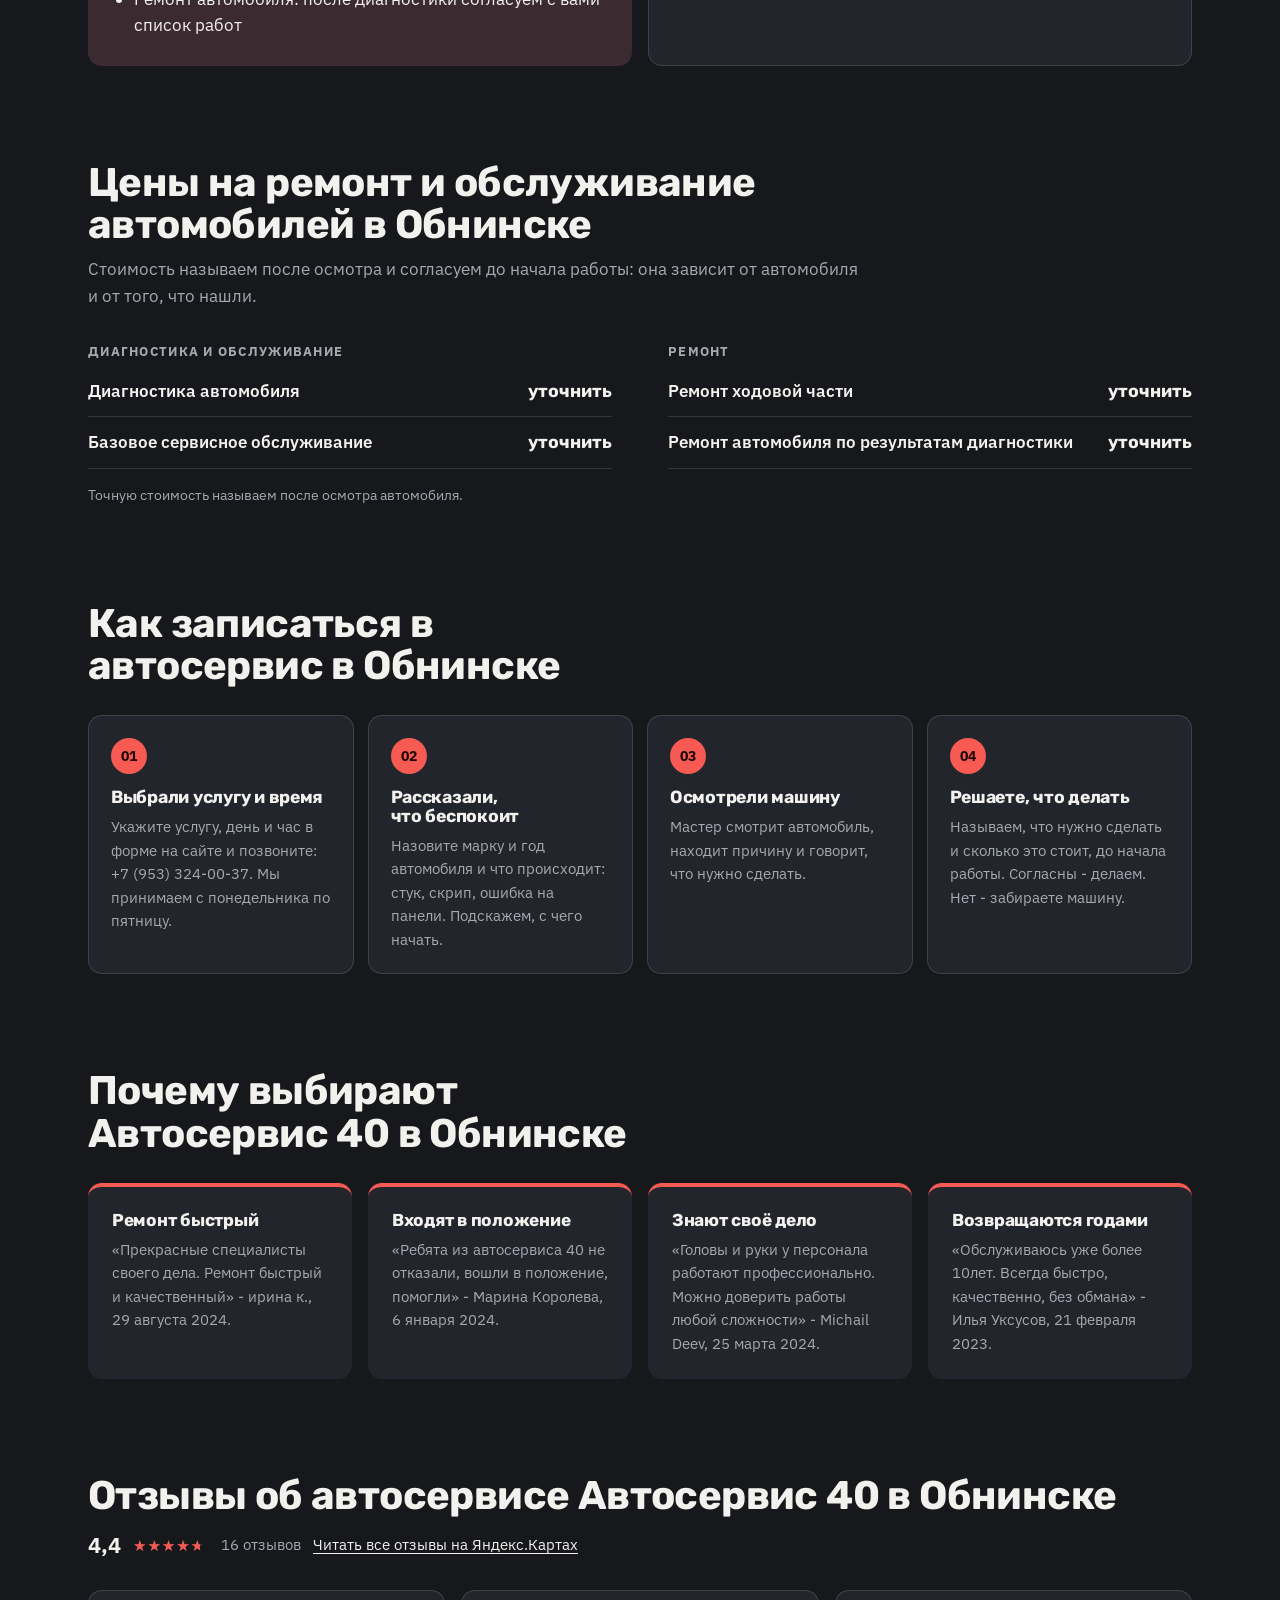
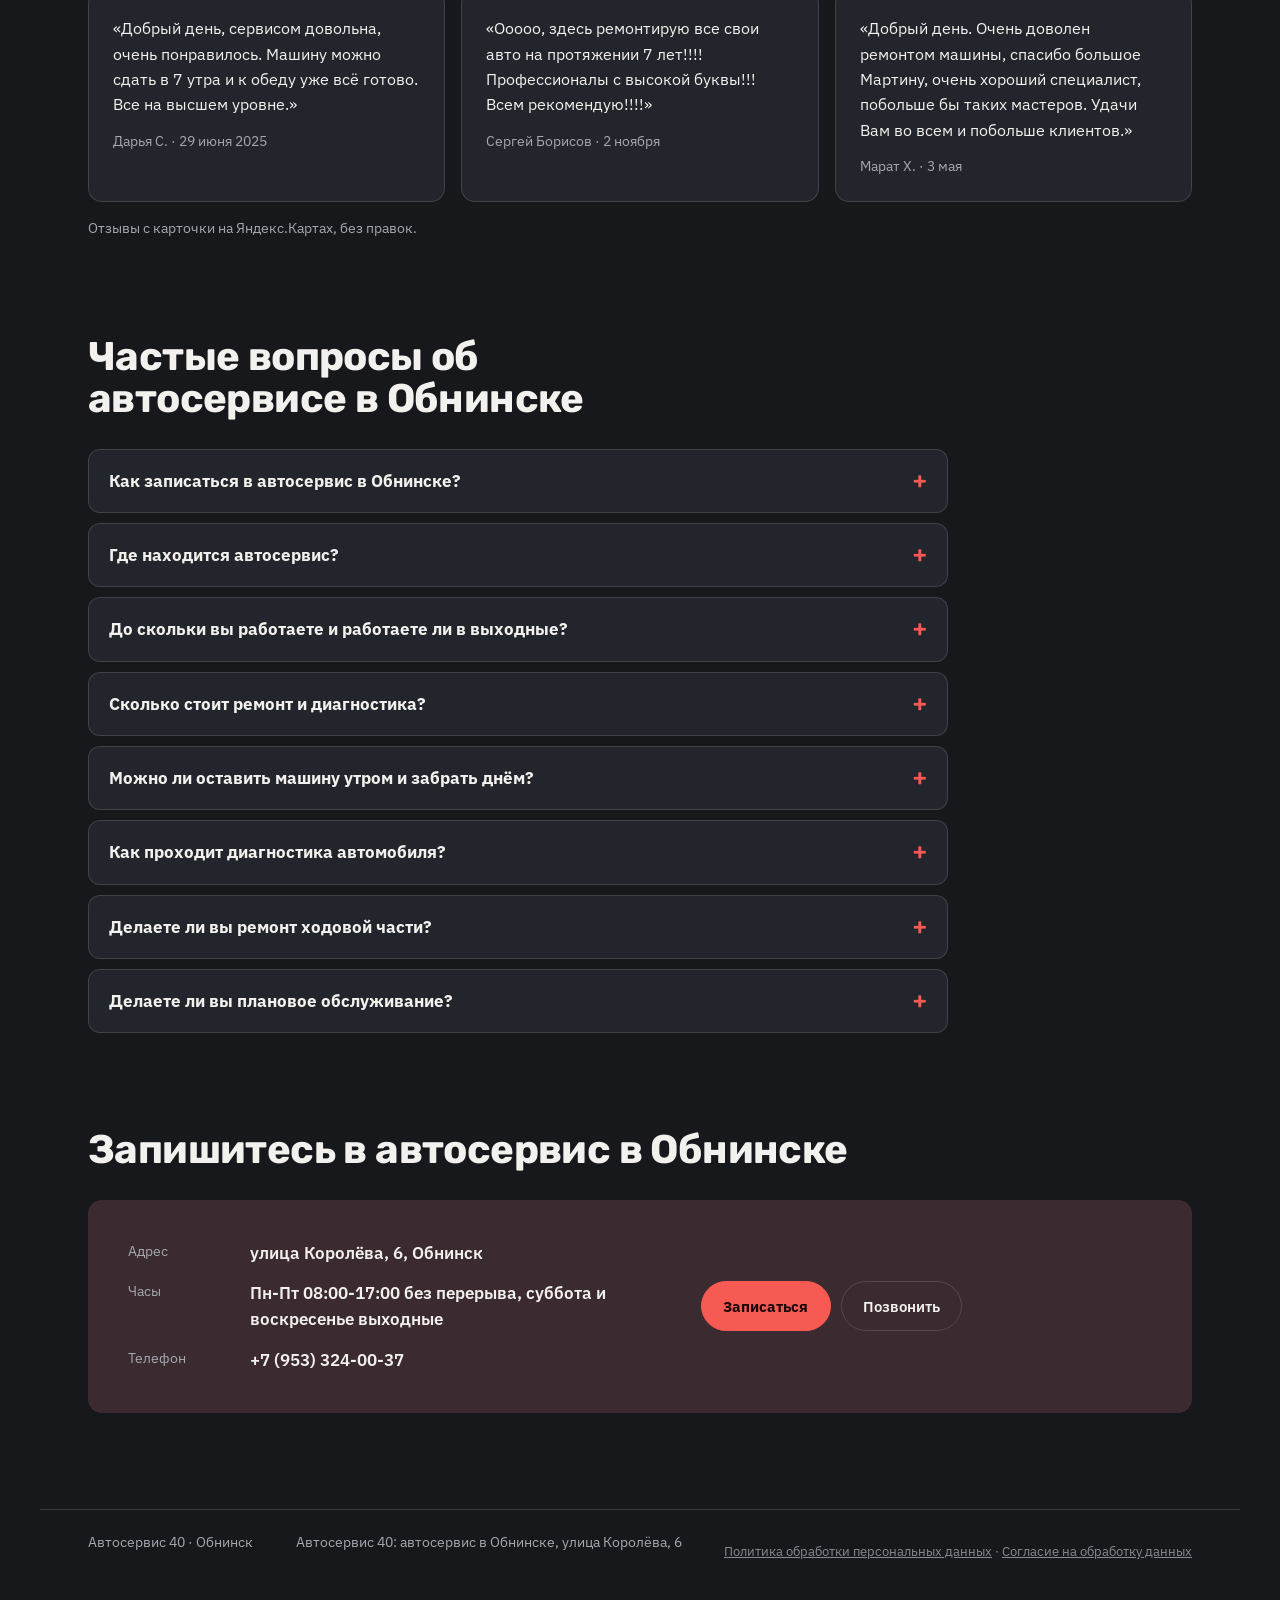
==== commit 07873dda: "Без фото ворот, исправлена запись в выходные" ====
--- a/index.html
+++ b/index.html
@@ -109,7 +109,7 @@
     </ol>
   </section>
 
-  <section class="s-photos s-reveal" aria-label="Фото автосервиса: вход и режим работы"><h2 class="sr-only">Как найти автосервис Автосервис 40 в Обнинске: ворота с красной табличкой и режим работы</h2><figure><img class="" src="assets/vorota.webp" alt="Вход в автосервис: металлические ворота в кирпичной стене с красной табличкой режима работы" loading="lazy" decoding="async" style="object-position:50% 50%"><figcaption>Вход в автосервис: ворота с красной табличкой</figcaption></figure><figure><img class="" src="assets/tablichka.webp" alt="Красная табличка на воротах: режим работы 8:00-17:00 без перерыва, выходной" loading="lazy" decoding="async" style="object-position:50% 50%"><figcaption>Режим работы: с 8 до 17 без перерыва, выходной</figcaption></figure></section>
+  
 
   <section class="s-section s-reveal">
     <header class="s-section__head"><h2>Почему выбирают Автосервис 40 в Обнинске</h2></header>
--- a/style-prod.css
+++ b/style-prod.css
@@ -226,11 +226,26 @@
 .s-hero__photo figcaption { color: #343a42; }
 .s-hero__photo img { border-color: rgb(20 23 27 / .16); }
 @media (max-width: 880px) {
+  .s-photos { grid-template-columns: 1fr; }
   .s-hero__bg { height: 100%; }
   .s-hero__bg img { object-position: 62% 40% !important; opacity: .5; }
   .s-hero__bg::after { background:
     linear-gradient(180deg, color-mix(in srgb, var(--hero-light) 90%, transparent) 0%, color-mix(in srgb, var(--hero-light) 70%, transparent) 55%, color-mix(in srgb, var(--hero-light) 40%, transparent) 85%, var(--c-canvas) 100%); }
 }
 
-/* n03v2 */
-@media (max-width: 880px) { .s-photos { grid-template-columns: 1fr; } .s-photos figure:first-child img { aspect-ratio: 16 / 10; } }
+/* n03v3 */
+/* фото бокса видно по-настоящему: без светлой пелены, текст на матовой светлой карточке, виджет слегка прозрачный */
+.s-hero__bg::before { display: none; }
+.s-hero__bg img { opacity: 1; filter: saturate(1.05) brightness(1.12) contrast(1.03); object-position: 55% 50%; }
+.s-hero__bg::after { background: linear-gradient(180deg, transparent 0%, transparent 86%, var(--c-canvas) 100%); }
+.s-hero__text { background: color-mix(in srgb, #f3f5f8 86%, transparent); -webkit-backdrop-filter: blur(12px); backdrop-filter: blur(12px);
+  padding: clamp(20px, 3vw, 34px); border-radius: var(--r); box-shadow: 0 18px 50px -24px rgb(20 23 27 / .45); }
+.s-hero__widget { background: color-mix(in srgb, var(--c-surface) 90%, transparent); -webkit-backdrop-filter: blur(10px); backdrop-filter: blur(10px); border-radius: var(--r); }
+@media (max-width: 880px) {
+  .s-hero { padding-top: 0; }
+  .s-hero__bg { height: 100%; }
+  .s-hero__bg::before { display: block; background: var(--hero-light); z-index: -1; }
+  .s-hero__bg img { height: 400px; opacity: 1 !important; object-position: 66% 50% !important; }
+  .s-hero__bg::after { inset: 0 0 auto 0; height: 400px; background: linear-gradient(180deg, transparent 0%, transparent 62%, var(--hero-light) 100%); }
+  .s-hero__text { margin-top: 210px; background: color-mix(in srgb, #f8f9fb 92%, transparent); }
+}
